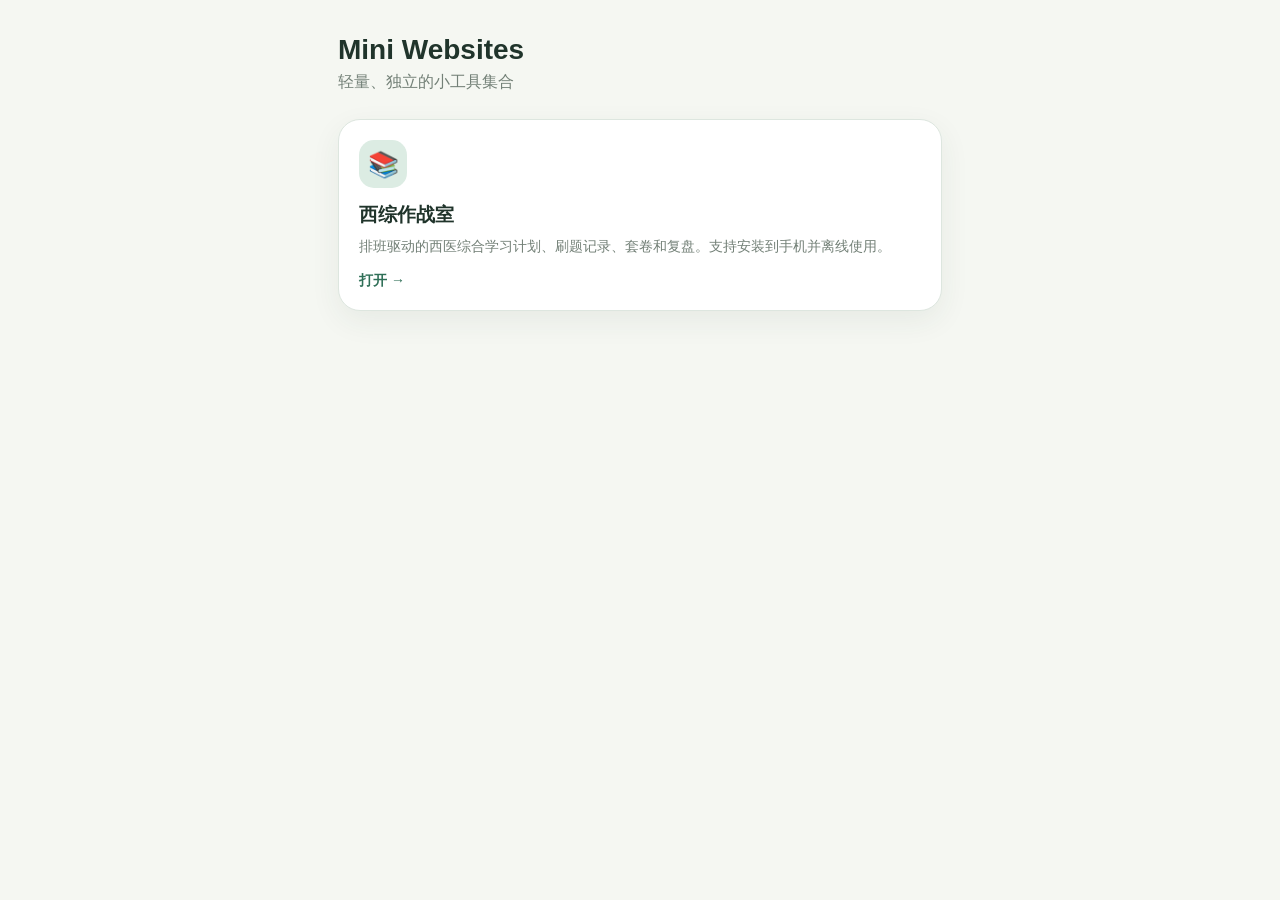
==== index.html @ 52334908 "Add mini websites launcher" ====
<!doctype html>
<html lang="zh-CN">
<head>
<meta charset="utf-8">
<meta name="viewport" content="width=device-width,initial-scale=1,viewport-fit=cover">
<meta name="theme-color" content="#f5f7f2">
<title>Mini Websites</title>
<style>
:root{--bg:#f5f7f2;--card:#fff;--ink:#20342b;--muted:#738077;--primary:#2f6f57;--line:#dde6df}*{box-sizing:border-box}body{margin:0;background:var(--bg);color:var(--ink);font-family:-apple-system,BlinkMacSystemFont,"Segoe UI","PingFang SC","Microsoft YaHei",sans-serif}.wrap{max-width:640px;margin:0 auto;padding:calc(34px + env(safe-area-inset-top)) 18px 40px}h1{font-size:28px;margin:0 0 6px}.sub{color:var(--muted);margin:0 0 26px}.card{display:block;text-decoration:none;color:inherit;background:var(--card);border:1px solid var(--line);border-radius:22px;padding:20px;margin-bottom:14px;box-shadow:0 10px 30px rgba(40,70,55,.07)}.icon{width:48px;height:48px;border-radius:15px;background:#dcece3;display:grid;place-items:center;font-size:25px;margin-bottom:14px}.card h2{font-size:19px;margin:0 0 7px}.card p{margin:0;color:var(--muted);line-height:1.6;font-size:14px}.go{margin-top:15px;color:var(--primary);font-weight:700;font-size:14px}</style>
</head>
<body><main class="wrap"><h1>Mini Websites</h1><p class="sub">轻量、独立的小工具集合</p><a class="card" href="./xizong-study/"><div class="icon">📚</div><h2>西综作战室</h2><p>排班驱动的西医综合学习计划、刷题记录、套卷和复盘。支持安装到手机并离线使用。</p><div class="go">打开 →</div></a></main></body>
</html>
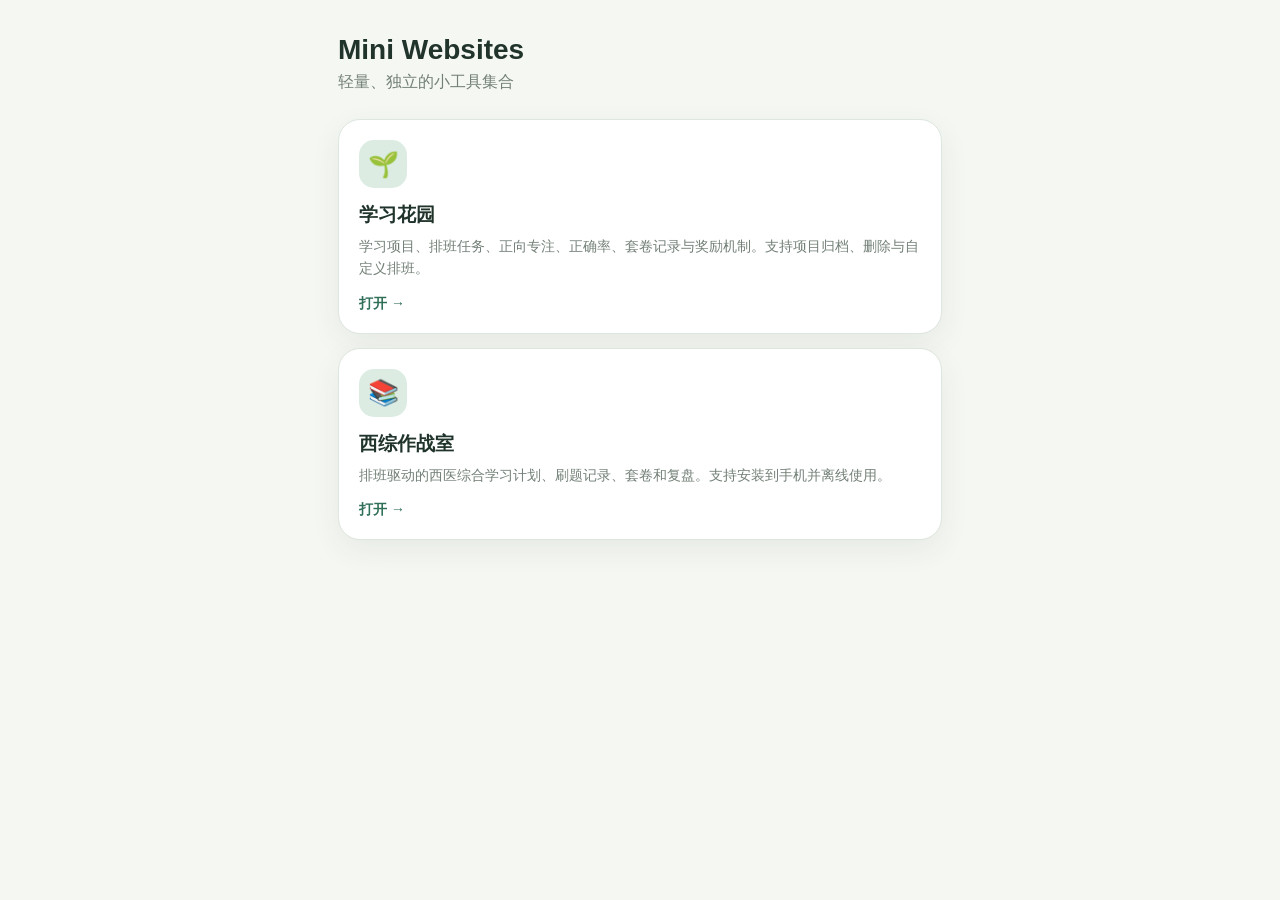
==== commit 4ddec608: "Add Study Garden to Mini Websites homepage" ====
--- a/index.html
+++ b/index.html
@@ -8,5 +8,5 @@
 <style>
 :root{--bg:#f5f7f2;--card:#fff;--ink:#20342b;--muted:#738077;--primary:#2f6f57;--line:#dde6df}*{box-sizing:border-box}body{margin:0;background:var(--bg);color:var(--ink);font-family:-apple-system,BlinkMacSystemFont,"Segoe UI","PingFang SC","Microsoft YaHei",sans-serif}.wrap{max-width:640px;margin:0 auto;padding:calc(34px + env(safe-area-inset-top)) 18px 40px}h1{font-size:28px;margin:0 0 6px}.sub{color:var(--muted);margin:0 0 26px}.card{display:block;text-decoration:none;color:inherit;background:var(--card);border:1px solid var(--line);border-radius:22px;padding:20px;margin-bottom:14px;box-shadow:0 10px 30px rgba(40,70,55,.07)}.icon{width:48px;height:48px;border-radius:15px;background:#dcece3;display:grid;place-items:center;font-size:25px;margin-bottom:14px}.card h2{font-size:19px;margin:0 0 7px}.card p{margin:0;color:var(--muted);line-height:1.6;font-size:14px}.go{margin-top:15px;color:var(--primary);font-weight:700;font-size:14px}</style>
 </head>
-<body><main class="wrap"><h1>Mini Websites</h1><p class="sub">轻量、独立的小工具集合</p><a class="card" href="./xizong-study/"><div class="icon">📚</div><h2>西综作战室</h2><p>排班驱动的西医综合学习计划、刷题记录、套卷和复盘。支持安装到手机并离线使用。</p><div class="go">打开 →</div></a></main></body>
-</html>+<body><main class="wrap"><h1>Mini Websites</h1><p class="sub">轻量、独立的小工具集合</p><a class="card" href="./study-garden/"><div class="icon">🌱</div><h2>学习花园</h2><p>学习项目、排班任务、正向专注、正确率、套卷记录与奖励机制。支持项目归档、删除与自定义排班。</p><div class="go">打开 →</div></a><a class="card" href="./xizong-study/"><div class="icon">📚</div><h2>西综作战室</h2><p>排班驱动的西医综合学习计划、刷题记录、套卷和复盘。支持安装到手机并离线使用。</p><div class="go">打开 →</div></a></main></body>
+</html>
